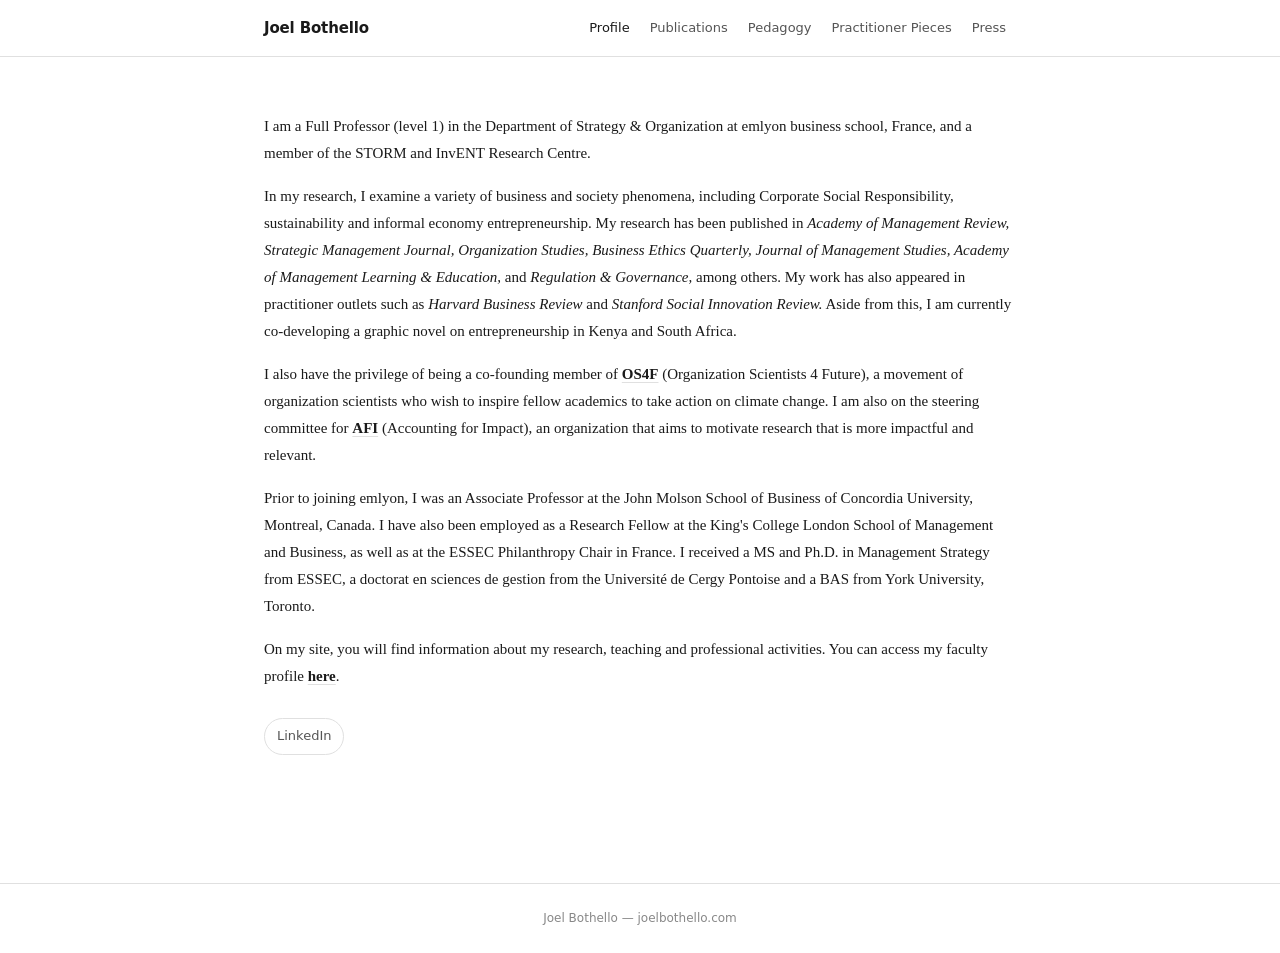
==== index.html @ acde59c3 "Update index.html" ====
<!DOCTYPE html>
<html lang="en">
<head>
  <meta charset="UTF-8">
  <meta name="viewport" content="width=device-width, initial-scale=1.0">
  <title>Joel Bothello</title>
  <link rel="stylesheet" href="style.css">
</head>
<body>

  <header class="site-header">
    <div class="header-inner">
      <a href="index.html" class="site-name">Joel Bothello</a>
      <nav>
        <a href="index.html" class="active">Profile</a>
        <a href="publications.html">Publications</a>
        <a href="pedagogy.html">Pedagogy</a>
        <a href="practitioner-pieces.html">Practitioner Pieces</a>
        <a href="press.html">Press</a>
      </nav>
    </div>
  </header>

  <main class="main-content">

    <div class="profile-intro">
      <p>I am a Full Professor (level 1) in the Department of Strategy & Organization at emlyon business school, France, and a member of the STORM and InvENT Research Centre.</p>

      <p>In my research, I examine a variety of business and society phenomena, including Corporate Social Responsibility, sustainability and informal economy entrepreneurship. My research has been published in <em>Academy of Management Review, Strategic Management Journal, Organization Studies, Business Ethics Quarterly, Journal of Management Studies, Academy of Management Learning &amp; Education,</em> and <em>Regulation &amp; Governance,</em> among others. My work has also appeared in practitioner outlets such as <em>Harvard Business Review</em> and <em>Stanford Social Innovation Review.</em> Aside from this, I am currently co-developing a graphic novel on entrepreneurship in Kenya and South Africa.</p>

      <p>I also have the privilege of being a co-founding member of <a href="https://os4future.org/" target="_blank" rel="noopener"><strong>OS4F</strong></a> (Organization Scientists 4 Future), a movement of organization scientists who wish to inspire fellow academics to take action on climate change. I am also on the steering committee for <a href="https://www.accountingforimpact.org/" target="_blank" rel="noopener"><strong>AFI</strong></a> (Accounting for Impact), an organization that aims to motivate research that is more impactful and relevant.</p>

      <p>Prior to joining emlyon, I was an Associate Professor at the John Molson School of Business of Concordia University, Montreal, Canada. I have also been employed as a Research Fellow at the King's College London School of Management and Business, as well as at the ESSEC Philanthropy Chair in France. I received a MS and Ph.D. in Management Strategy from ESSEC, a doctorat en sciences de gestion from the Université de Cergy Pontoise and a BAS from York University, Toronto.</p>

      <p>On my site, you will find information about my research, teaching and professional activities. You can access my faculty profile <a href="https://research.em-lyon.com/esploro/profile/joel_bothello/overview?institution=33EML_INST" target="_blank" rel="noopener"><strong>here</strong></a>.</p>

      <div class="social-links">
        <a href="https://www.linkedin.com/in/joel-bothello/" target="_blank" rel="noopener" class="social-link">LinkedIn</a>
      </div>

    </div>

  </main>

  <footer class="site-footer">
    <p>Joel Bothello &mdash; joelbothello.com</p>
  </footer>

  <script data-goatcounter="https://joelbothello.goatcounter.com/count" async src="//gc.zgo.at/count.js"></script>
</body>
</html>
---- style.css ----
/* Joel Bothello — Academic Website */

*, *::before, *::after {
  box-sizing: border-box;
  margin: 0;
  padding: 0;
}

:root {
  --text: #1a1a1a;
  --text-secondary: #555;
  --text-light: #888;
  --link: #1a1a1a;
  --link-hover: #444;
  --border: #e0e0e0;
  --bg: #ffffff;
  --nav-height: 56px;
}

html {
  font-size: 16px;
  -webkit-font-smoothing: antialiased;
}

body {
  background: var(--bg);
  color: var(--text);
  font-family: Georgia, 'Times New Roman', serif;
  line-height: 1.75;
}

/* ─── Layout ─── */

.site-header {
  border-bottom: 1px solid var(--border);
  position: sticky;
  top: 0;
  background: var(--bg);
  z-index: 100;
}

.header-inner {
  max-width: 800px;
  margin: 0 auto;
  padding: 0 24px;
  height: var(--nav-height);
  display: flex;
  align-items: center;
  justify-content: space-between;
  gap: 24px;
}

.site-name {
  font-family: system-ui, -apple-system, sans-serif;
  font-size: 15px;
  font-weight: 600;
  letter-spacing: -0.01em;
  color: var(--text);
  text-decoration: none;
  white-space: nowrap;
  flex-shrink: 0;
}

nav {
  display: flex;
  gap: 0;
  align-items: center;
}

nav a {
  font-family: system-ui, -apple-system, sans-serif;
  font-size: 13px;
  font-weight: 400;
  color: var(--text-secondary);
  text-decoration: none;
  padding: 6px 10px;
  border-radius: 4px;
  transition: color 0.15s, background 0.15s;
  white-space: nowrap;
}

nav a:hover {
  color: var(--text);
  background: #f4f4f4;
}

nav a.active {
  color: var(--text);
  font-weight: 500;
}

.main-content {
  max-width: 800px;
  margin: 0 auto;
  padding: 56px 24px 96px;
}

/* ─── Typography ─── */

h1 {
  font-family: system-ui, -apple-system, sans-serif;
  font-size: 22px;
  font-weight: 600;
  letter-spacing: -0.02em;
  margin-bottom: 32px;
  color: var(--text);
}

h2 {
  font-family: system-ui, -apple-system, sans-serif;
  font-size: 13px;
  font-weight: 600;
  letter-spacing: 0.06em;
  text-transform: uppercase;
  color: var(--text-light);
  margin-top: 48px;
  margin-bottom: 20px;
  padding-bottom: 8px;
  border-bottom: 1px solid var(--border);
}

h2:first-child {
  margin-top: 0;
}

p {
  font-size: 15px;
  line-height: 1.8;
  color: var(--text);
  margin-bottom: 16px;
}

p:last-child {
  margin-bottom: 0;
}

a {
  color: var(--link);
  text-decoration: underline;
  text-decoration-color: var(--border);
  text-underline-offset: 3px;
  transition: text-decoration-color 0.15s;
}

a:hover {
  text-decoration-color: var(--text);
}

strong {
  font-weight: 600;
}

em {
  font-style: italic;
}

/* ─── Publication list ─── */

.pub-list {
  list-style: none;
}

.pub-list li {
  font-size: 15px;
  line-height: 1.8;
  padding: 12px 0;
  border-bottom: 1px solid #f0f0f0;
  color: var(--text);
}

.pub-list li:last-child {
  border-bottom: none;
}

.pub-list li em {
  color: var(--text-secondary);
}

/* ─── Press list ─── */

.press-list {
  list-style: none;
}

.press-list li {
  padding: 14px 0;
  border-bottom: 1px solid #f0f0f0;
}

.press-list li:last-child {
  border-bottom: none;
}

.press-title {
  font-size: 15px;
  font-weight: 400;
  margin-bottom: 3px;
  display: block;
}

.press-meta {
  font-family: system-ui, -apple-system, sans-serif;
  font-size: 13px;
  color: var(--text-light);
  font-style: normal;
}

/* ─── Pedagogy table ─── */

.course-grid {
  width: 100%;
  border-collapse: collapse;
}

.course-grid td {
  padding: 10px 0;
  font-size: 15px;
  vertical-align: top;
  border-bottom: 1px solid #f0f0f0;
}

.course-grid td:first-child {
  font-family: system-ui, -apple-system, sans-serif;
  font-size: 13px;
  color: var(--text-light);
  font-weight: 500;
  width: 110px;
  padding-right: 20px;
}

.course-grid tr:last-child td {
  border-bottom: none;
}

/* ─── Profile specifics ─── */

.profile-intro {
  margin-bottom: 32px;
}

.social-links {
  display: flex;
  gap: 12px;
  margin-top: 28px;
}

.social-link {
  font-family: system-ui, -apple-system, sans-serif;
  font-size: 13px;
  font-weight: 500;
  color: var(--text-secondary);
  text-decoration: none;
  border: 1px solid var(--border);
  padding: 6px 12px;
  border-radius: 20px;
  transition: border-color 0.15s, color 0.15s;
}

.social-link:hover {
  border-color: var(--text-secondary);
  color: var(--text);
  text-decoration: none;
  text-decoration-color: transparent;
}

.updated {
  font-family: system-ui, -apple-system, sans-serif;
  font-size: 12px;
  color: var(--text-light);
  margin-top: 24px;
}

/* ─── Footer ─── */

.site-footer {
  border-top: 1px solid var(--border);
  padding: 24px;
  text-align: center;
}

.site-footer p {
  font-family: system-ui, -apple-system, sans-serif;
  font-size: 12px;
  color: var(--text-light);
  margin: 0;
}

/* ─── Responsive ─── */

@media (max-width: 600px) {
  .header-inner {
    flex-direction: column;
    height: auto;
    padding: 12px 16px;
    gap: 8px;
    align-items: flex-start;
  }

  nav {
    flex-wrap: wrap;
    gap: 2px;
  }

  nav a {
    font-size: 12px;
    padding: 4px 8px;
  }

  .main-content {
    padding: 32px 16px 64px;
  }

  h1 {
    font-size: 19px;
  }
}
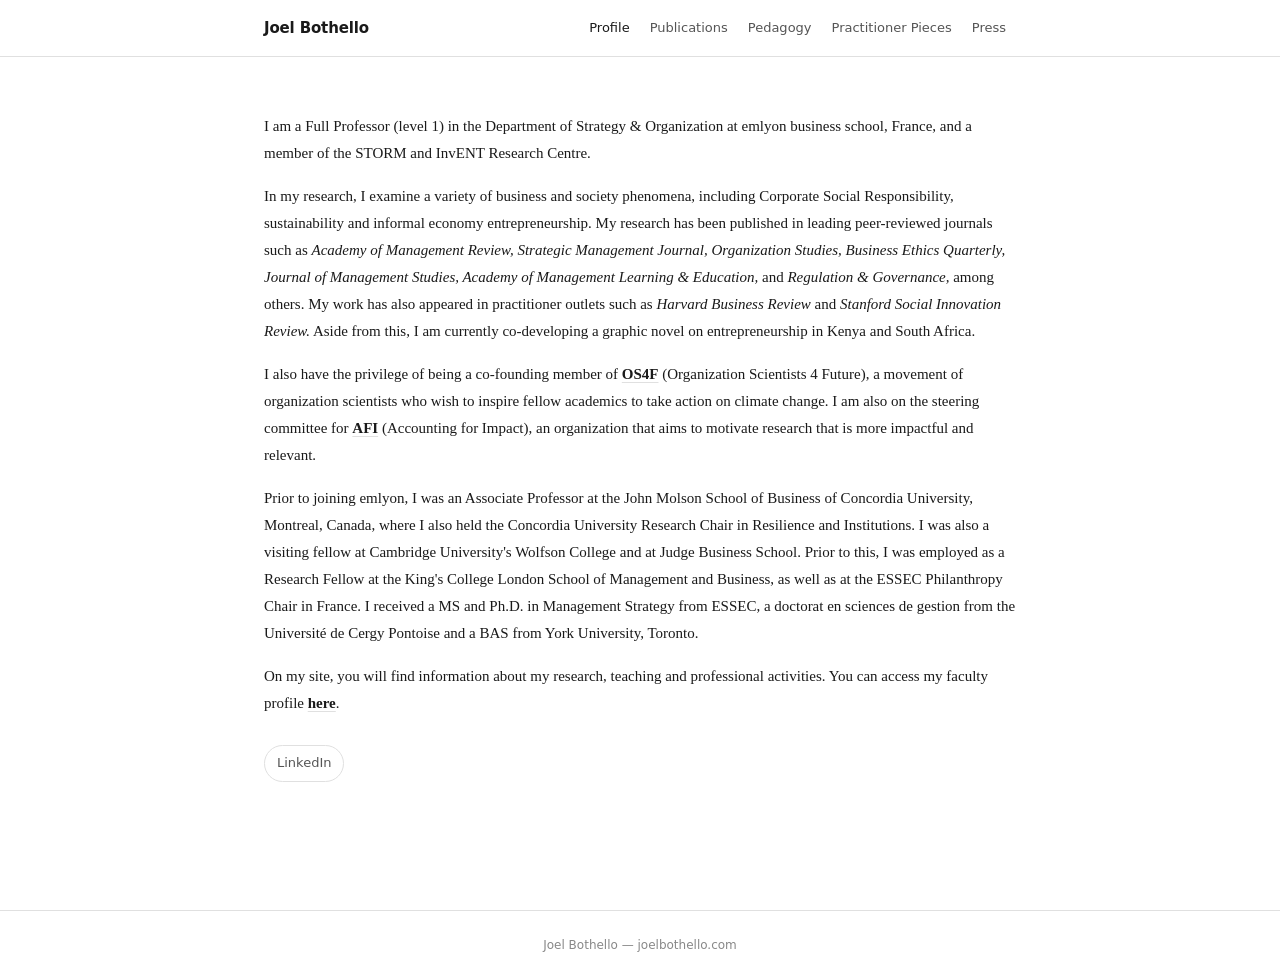
==== commit 0faaee76: "Update index.html" ====
--- a/index.html
+++ b/index.html
@@ -26,11 +26,11 @@
     <div class="profile-intro">
       <p>I am a Full Professor (level 1) in the Department of Strategy & Organization at emlyon business school, France, and a member of the STORM and InvENT Research Centre.</p>
 
-      <p>In my research, I examine a variety of business and society phenomena, including Corporate Social Responsibility, sustainability and informal economy entrepreneurship. My research has been published in <em>Academy of Management Review, Strategic Management Journal, Organization Studies, Business Ethics Quarterly, Journal of Management Studies, Academy of Management Learning &amp; Education,</em> and <em>Regulation &amp; Governance,</em> among others. My work has also appeared in practitioner outlets such as <em>Harvard Business Review</em> and <em>Stanford Social Innovation Review.</em> Aside from this, I am currently co-developing a graphic novel on entrepreneurship in Kenya and South Africa.</p>
+      <p>In my research, I examine a variety of business and society phenomena, including Corporate Social Responsibility, sustainability and informal economy entrepreneurship. My research has been published in leading peer-reviewed journals such as <em>Academy of Management Review, Strategic Management Journal, Organization Studies, Business Ethics Quarterly, Journal of Management Studies, Academy of Management Learning &amp; Education,</em> and <em>Regulation &amp; Governance,</em> among others. My work has also appeared in practitioner outlets such as <em>Harvard Business Review</em> and <em>Stanford Social Innovation Review.</em> Aside from this, I am currently co-developing a graphic novel on entrepreneurship in Kenya and South Africa.</p>
 
       <p>I also have the privilege of being a co-founding member of <a href="https://os4future.org/" target="_blank" rel="noopener"><strong>OS4F</strong></a> (Organization Scientists 4 Future), a movement of organization scientists who wish to inspire fellow academics to take action on climate change. I am also on the steering committee for <a href="https://www.accountingforimpact.org/" target="_blank" rel="noopener"><strong>AFI</strong></a> (Accounting for Impact), an organization that aims to motivate research that is more impactful and relevant.</p>
 
-      <p>Prior to joining emlyon, I was an Associate Professor at the John Molson School of Business of Concordia University, Montreal, Canada. I have also been employed as a Research Fellow at the King's College London School of Management and Business, as well as at the ESSEC Philanthropy Chair in France. I received a MS and Ph.D. in Management Strategy from ESSEC, a doctorat en sciences de gestion from the Université de Cergy Pontoise and a BAS from York University, Toronto.</p>
+      <p>Prior to joining emlyon, I was an Associate Professor at the John Molson School of Business of Concordia University, Montreal, Canada, where I also held the Concordia University Research Chair in Resilience and Institutions. I was also a visiting fellow at Cambridge University's Wolfson College and at Judge Business School. Prior to this, I was employed as a Research Fellow at the King's College London School of Management and Business, as well as at the ESSEC Philanthropy Chair in France. I received a MS and Ph.D. in Management Strategy from ESSEC, a doctorat en sciences de gestion from the Université de Cergy Pontoise and a BAS from York University, Toronto.</p>
 
       <p>On my site, you will find information about my research, teaching and professional activities. You can access my faculty profile <a href="https://research.em-lyon.com/esploro/profile/joel_bothello/overview?institution=33EML_INST" target="_blank" rel="noopener"><strong>here</strong></a>.</p>
 
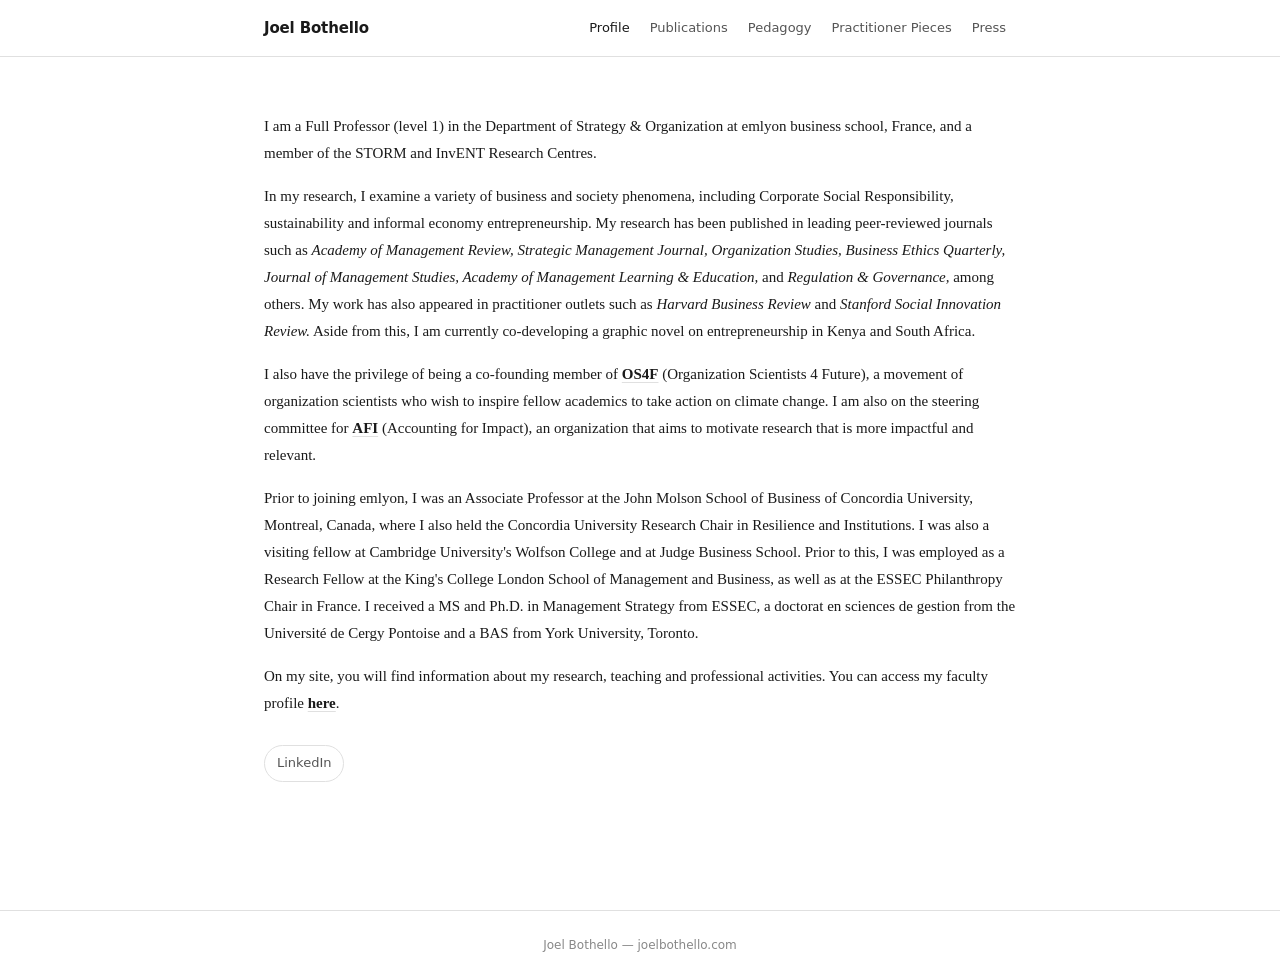
==== commit 5227c620: "Update index.html" ====
--- a/index.html
+++ b/index.html
@@ -24,11 +24,11 @@
   <main class="main-content">
 
     <div class="profile-intro">
-      <p>I am a Full Professor (level 1) in the Department of Strategy & Organization at emlyon business school, France, and a member of the STORM and InvENT Research Centre.</p>
+      <p>I am a Full Professor (level 1) in the Department of Strategy & Organization at emlyon business school, France, and a member of the STORM and InvENT Research Centres.</p>
 
       <p>In my research, I examine a variety of business and society phenomena, including Corporate Social Responsibility, sustainability and informal economy entrepreneurship. My research has been published in leading peer-reviewed journals such as <em>Academy of Management Review, Strategic Management Journal, Organization Studies, Business Ethics Quarterly, Journal of Management Studies, Academy of Management Learning &amp; Education,</em> and <em>Regulation &amp; Governance,</em> among others. My work has also appeared in practitioner outlets such as <em>Harvard Business Review</em> and <em>Stanford Social Innovation Review.</em> Aside from this, I am currently co-developing a graphic novel on entrepreneurship in Kenya and South Africa.</p>
 
-      <p>I also have the privilege of being a co-founding member of <a href="https://os4future.org/" target="_blank" rel="noopener"><strong>OS4F</strong></a> (Organization Scientists 4 Future), a movement of organization scientists who wish to inspire fellow academics to take action on climate change. I am also on the steering committee for <a href="https://www.accountingforimpact.org/" target="_blank" rel="noopener"><strong>AFI</strong></a> (Accounting for Impact), an organization that aims to motivate research that is more impactful and relevant.</p>
+      <p>I also have the privilege of being a co-founding member of <a href="https://os4future.wordpress.com/" target="_blank" rel="noopener"><strong>OS4F</strong></a> (Organization Scientists 4 Future), a movement of organization scientists who wish to inspire fellow academics to take action on climate change. I am also on the steering committee for <a href="https://www.accountingforimpact.org/" target="_blank" rel="noopener"><strong>AFI</strong></a> (Accounting for Impact), an organization that aims to motivate research that is more impactful and relevant.</p>
 
       <p>Prior to joining emlyon, I was an Associate Professor at the John Molson School of Business of Concordia University, Montreal, Canada, where I also held the Concordia University Research Chair in Resilience and Institutions. I was also a visiting fellow at Cambridge University's Wolfson College and at Judge Business School. Prior to this, I was employed as a Research Fellow at the King's College London School of Management and Business, as well as at the ESSEC Philanthropy Chair in France. I received a MS and Ph.D. in Management Strategy from ESSEC, a doctorat en sciences de gestion from the Université de Cergy Pontoise and a BAS from York University, Toronto.</p>
 
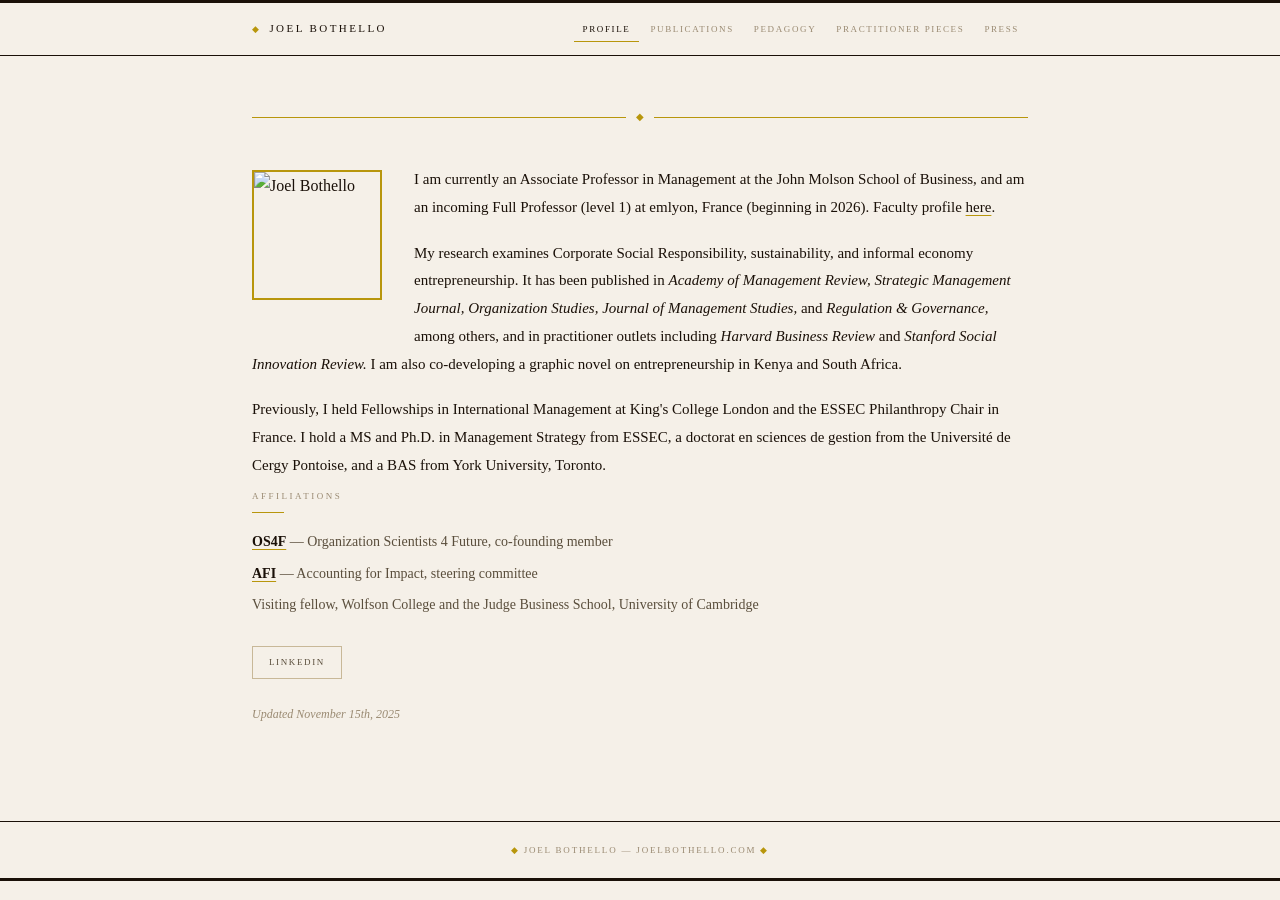
==== commit 07932457: "Add files via upload" ====
--- a/index.html
+++ b/index.html
@@ -22,23 +22,32 @@
   </header>
 
   <main class="main-content">
+    <div class="deco-rule"><span>◆</span></div>
 
     <div class="profile-intro">
-      <p>I am a Full Professor (level 1) in the Department of Strategy & Organization at emlyon business school, France, and a member of the STORM and InvENT Research Centres.</p>
+      <img src="JB headshot.jpg" alt="Joel Bothello" class="profile-photo">
 
-      <p>In my research, I examine a variety of business and society phenomena, including Corporate Social Responsibility, sustainability and informal economy entrepreneurship. My research has been published in leading peer-reviewed journals such as <em>Academy of Management Review, Strategic Management Journal, Organization Studies, Business Ethics Quarterly, Journal of Management Studies, Academy of Management Learning &amp; Education,</em> and <em>Regulation &amp; Governance,</em> among others. My work has also appeared in practitioner outlets such as <em>Harvard Business Review</em> and <em>Stanford Social Innovation Review.</em> Aside from this, I am currently co-developing a graphic novel on entrepreneurship in Kenya and South Africa.</p>
+      <p>I am currently an Associate Professor in Management at the John Molson School of Business, and am an incoming Full Professor (level 1) at emlyon, France (beginning in 2026). Faculty profile <a href="https://www.concordia.ca/jmsb/faculty/joel-bothello.html" target="_blank" rel="noopener">here</a>.</p>
 
-      <p>I also have the privilege of being a co-founding member of <a href="https://os4future.wordpress.com/" target="_blank" rel="noopener"><strong>OS4F</strong></a> (Organization Scientists 4 Future), a movement of organization scientists who wish to inspire fellow academics to take action on climate change. I am also on the steering committee for <a href="https://www.accountingforimpact.org/" target="_blank" rel="noopener"><strong>AFI</strong></a> (Accounting for Impact), an organization that aims to motivate research that is more impactful and relevant.</p>
+      <p>My research examines Corporate Social Responsibility, sustainability, and informal economy entrepreneurship. It has been published in <em>Academy of Management Review, Strategic Management Journal, Organization Studies, Journal of Management Studies,</em> and <em>Regulation &amp; Governance,</em> among others, and in practitioner outlets including <em>Harvard Business Review</em> and <em>Stanford Social Innovation Review.</em> I am also co-developing a graphic novel on entrepreneurship in Kenya and South Africa.</p>
 
-      <p>Prior to joining emlyon, I was an Associate Professor at the John Molson School of Business of Concordia University, Montreal, Canada, where I also held the Concordia University Research Chair in Resilience and Institutions. I was also a visiting fellow at Cambridge University's Wolfson College and at Judge Business School. Prior to this, I was employed as a Research Fellow at the King's College London School of Management and Business, as well as at the ESSEC Philanthropy Chair in France. I received a MS and Ph.D. in Management Strategy from ESSEC, a doctorat en sciences de gestion from the Université de Cergy Pontoise and a BAS from York University, Toronto.</p>
+      <p>Previously, I held Fellowships in International Management at King's College London and the ESSEC Philanthropy Chair in France. I hold a MS and Ph.D. in Management Strategy from ESSEC, a doctorat en sciences de gestion from the Université de Cergy Pontoise, and a BAS from York University, Toronto.</p>
+    </div>
 
-      <p>On my site, you will find information about my research, teaching and professional activities. You can access my faculty profile <a href="https://research.em-lyon.com/esploro/profile/joel_bothello/overview?institution=33EML_INST" target="_blank" rel="noopener"><strong>here</strong></a>.</p>
+    <div style="clear:both;"></div>
 
-      <div class="social-links">
-        <a href="https://www.linkedin.com/in/joel-bothello/" target="_blank" rel="noopener" class="social-link">LinkedIn</a>
-      </div>
+    <div class="affiliations">
+      <h2>Affiliations</h2>
+      <p><a href="https://os4future.org/" target="_blank" rel="noopener"><strong>OS4F</strong></a> — Organization Scientists 4 Future, co-founding member</p>
+      <p><a href="https://www.accountingforimpact.org/" target="_blank" rel="noopener"><strong>AFI</strong></a> — Accounting for Impact, steering committee</p>
+      <p>Visiting fellow, Wolfson College and the Judge Business School, University of Cambridge</p>
+    </div>
 
+    <div class="social-links">
+      <a href="https://www.linkedin.com/in/joel-bothello/" target="_blank" rel="noopener" class="social-link">LinkedIn</a>
     </div>
+
+    <p class="updated">Updated November 15th, 2025</p>
 
   </main>
 
@@ -46,6 +55,6 @@
     <p>Joel Bothello &mdash; joelbothello.com</p>
   </footer>
 
-  <script data-goatcounter="https://joelbothello.goatcounter.com/count" async src="//gc.zgo.at/count.js"></script>
+  <script defer src="https://cloud.umami.is/script.js" data-website-id="33643ace-ae6c-4e47-b12d-972b50fd4af2"></script>
 </body>
 </html>
--- a/style.css
+++ b/style.css
@@ -7,14 +7,14 @@
 }
 
 :root {
-  --text: #1a1a1a;
-  --text-secondary: #555;
-  --text-light: #888;
-  --link: #1a1a1a;
-  --link-hover: #444;
-  --border: #e0e0e0;
-  --bg: #ffffff;
-  --nav-height: 56px;
+  --bg: #f5f0e8;
+  --text: #1a1008;
+  --text-secondary: #5a4e3c;
+  --text-light: #9a8a72;
+  --gold: #b8960c;
+  --border-heavy: #1a1008;
+  --border-light: #c8b898;
+  --nav-height: 52px;
 }
 
 html {
@@ -26,13 +26,14 @@
   background: var(--bg);
   color: var(--text);
   font-family: Georgia, 'Times New Roman', serif;
-  line-height: 1.75;
-}
-
-/* ─── Layout ─── */
+  line-height: 1.8;
+}
+
+/* ─── Header ─── */
 
 .site-header {
-  border-bottom: 1px solid var(--border);
+  border-top: 3px solid var(--border-heavy);
+  border-bottom: 1px solid var(--border-heavy);
   position: sticky;
   top: 0;
   background: var(--bg);
@@ -40,9 +41,9 @@
 }
 
 .header-inner {
-  max-width: 800px;
+  max-width: 840px;
   margin: 0 auto;
-  padding: 0 24px;
+  padding: 0 32px;
   height: var(--nav-height);
   display: flex;
   align-items: center;
@@ -51,83 +52,119 @@
 }
 
 .site-name {
-  font-family: system-ui, -apple-system, sans-serif;
-  font-size: 15px;
-  font-weight: 600;
-  letter-spacing: -0.01em;
+  font-family: Georgia, serif;
+  font-size: 11px;
+  font-weight: normal;
+  letter-spacing: 0.22em;
+  text-transform: uppercase;
   color: var(--text);
   text-decoration: none;
   white-space: nowrap;
   flex-shrink: 0;
+  display: flex;
+  align-items: center;
+  gap: 8px;
+}
+
+.site-name::before {
+  content: '◆';
+  color: var(--gold);
+  font-size: 9px;
+  flex-shrink: 0;
 }
 
 nav {
   display: flex;
-  gap: 0;
   align-items: center;
+  gap: 2px;
 }
 
 nav a {
-  font-family: system-ui, -apple-system, sans-serif;
-  font-size: 13px;
-  font-weight: 400;
-  color: var(--text-secondary);
+  font-family: Georgia, serif;
+  font-size: 9px;
+  letter-spacing: 0.18em;
+  text-transform: uppercase;
+  color: var(--text-light);
   text-decoration: none;
-  padding: 6px 10px;
-  border-radius: 4px;
-  transition: color 0.15s, background 0.15s;
-  white-space: nowrap;
+  padding: 5px 9px;
+  transition: color 0.15s;
 }
 
 nav a:hover {
   color: var(--text);
-  background: #f4f4f4;
 }
 
 nav a.active {
   color: var(--text);
-  font-weight: 500;
-}
+  border-bottom: 1px solid var(--gold);
+  padding-bottom: 4px;
+}
+
+/* ─── Decorative rule ─── */
+
+.deco-rule {
+  display: flex;
+  align-items: center;
+  gap: 10px;
+  margin-bottom: 40px;
+}
+
+.deco-rule::before,
+.deco-rule::after {
+  content: '';
+  flex: 1;
+  height: 1px;
+  background: var(--gold);
+}
+
+.deco-rule span {
+  color: var(--gold);
+  font-size: 10px;
+}
+
+/* ─── Main layout ─── */
 
 .main-content {
-  max-width: 800px;
+  max-width: 840px;
   margin: 0 auto;
-  padding: 56px 24px 96px;
+  padding: 52px 32px 96px;
 }
 
 /* ─── Typography ─── */
 
-h1 {
-  font-family: system-ui, -apple-system, sans-serif;
-  font-size: 22px;
-  font-weight: 600;
-  letter-spacing: -0.02em;
-  margin-bottom: 32px;
-  color: var(--text);
-}
-
 h2 {
-  font-family: system-ui, -apple-system, sans-serif;
-  font-size: 13px;
-  font-weight: 600;
-  letter-spacing: 0.06em;
+  font-family: Georgia, serif;
+  font-size: 9px;
+  font-weight: normal;
+  letter-spacing: 0.28em;
   text-transform: uppercase;
   color: var(--text-light);
-  margin-top: 48px;
-  margin-bottom: 20px;
-  padding-bottom: 8px;
-  border-bottom: 1px solid var(--border);
+  margin-top: 52px;
+  margin-bottom: 6px;
+  padding-bottom: 0;
+  text-align: left;
 }
 
 h2:first-child {
   margin-top: 0;
 }
 
+/* gold line under each section heading */
+h2::after {
+  content: '';
+  display: block;
+  width: 32px;
+  height: 1px;
+  background: var(--gold);
+  margin-top: 8px;
+  margin-bottom: 16px;
+}
+
 p {
   font-size: 15px;
-  line-height: 1.8;
-  color: var(--text);
-  margin-bottom: 16px;
+  line-height: 1.85;
+  color: var(--text);
+  margin-bottom: 18px;
 }
 
 p:last-child {
@@ -135,19 +172,20 @@
 }
 
 a {
-  color: var(--link);
+  color: var(--text);
   text-decoration: underline;
-  text-decoration-color: var(--border);
+  text-decoration-color: var(--gold);
   text-underline-offset: 3px;
-  transition: text-decoration-color 0.15s;
+  transition: text-decoration-color 0.15s, color 0.15s;
 }
 
 a:hover {
-  text-decoration-color: var(--text);
+  color: var(--text-secondary);
+  text-decoration-color: var(--text-secondary);
 }
 
 strong {
-  font-weight: 600;
+  font-weight: bold;
 }
 
 em {
@@ -162,10 +200,20 @@
 
 .pub-list li {
   font-size: 15px;
-  line-height: 1.8;
-  padding: 12px 0;
-  border-bottom: 1px solid #f0f0f0;
-  color: var(--text);
+  line-height: 1.85;
+  padding: 14px 0 14px 16px;
+  border-bottom: 1px solid var(--border-light);
+  color: var(--text);
+  position: relative;
+}
+
+.pub-list li::before {
+  content: '◆';
+  position: absolute;
+  left: 0;
+  top: 18px;
+  font-size: 6px;
+  color: var(--gold);
 }
 
 .pub-list li:last-child {
@@ -183,8 +231,18 @@
 }
 
 .press-list li {
-  padding: 14px 0;
-  border-bottom: 1px solid #f0f0f0;
+  padding: 14px 0 14px 16px;
+  border-bottom: 1px solid var(--border-light);
+  position: relative;
+}
+
+.press-list li::before {
+  content: '◆';
+  position: absolute;
+  left: 0;
+  top: 18px;
+  font-size: 6px;
+  color: var(--gold);
 }
 
 .press-list li:last-child {
@@ -193,16 +251,17 @@
 
 .press-title {
   font-size: 15px;
-  font-weight: 400;
-  margin-bottom: 3px;
+  margin-bottom: 4px;
   display: block;
 }
 
 .press-meta {
-  font-family: system-ui, -apple-system, sans-serif;
-  font-size: 13px;
+  font-size: 12px;
+  letter-spacing: 0.08em;
+  text-transform: uppercase;
   color: var(--text-light);
   font-style: normal;
+  font-family: Georgia, serif;
 }
 
 /* ─── Pedagogy table ─── */
@@ -213,59 +272,86 @@
 }
 
 .course-grid td {
-  padding: 10px 0;
+  padding: 12px 0;
   font-size: 15px;
   vertical-align: top;
-  border-bottom: 1px solid #f0f0f0;
+  border-bottom: 1px solid var(--border-light);
 }
 
 .course-grid td:first-child {
-  font-family: system-ui, -apple-system, sans-serif;
-  font-size: 13px;
-  color: var(--text-light);
-  font-weight: 500;
+  font-family: Georgia, serif;
+  font-size: 11px;
+  letter-spacing: 0.1em;
+  color: var(--gold);
   width: 110px;
   padding-right: 20px;
+  padding-top: 15px;
 }
 
 .course-grid tr:last-child td {
   border-bottom: none;
 }
 
+/* ─── Profile photo ─── */
+
+.profile-photo {
+  float: left;
+  width: 130px;
+  height: 130px;
+  object-fit: cover;
+  object-position: center top;
+  border: 2px solid var(--gold);
+  margin: 4px 32px 24px 0;
+  display: block;
+}
+
+/* ─── Affiliations ─── */
+
+.affiliations {
+  margin-top: 8px;
+}
+
+.affiliations p {
+  font-size: 14px;
+  margin-bottom: 6px;
+  color: var(--text-secondary);
+}
+
+.affiliations p:last-child {
+  margin-bottom: 0;
+}
+
 /* ─── Profile specifics ─── */
-
-.profile-intro {
-  margin-bottom: 32px;
-}
 
 .social-links {
   display: flex;
-  gap: 12px;
+  gap: 10px;
   margin-top: 28px;
 }
 
 .social-link {
-  font-family: system-ui, -apple-system, sans-serif;
-  font-size: 13px;
-  font-weight: 500;
+  font-family: Georgia, serif;
+  font-size: 9px;
+  letter-spacing: 0.18em;
+  text-transform: uppercase;
   color: var(--text-secondary);
   text-decoration: none;
-  border: 1px solid var(--border);
-  padding: 6px 12px;
-  border-radius: 20px;
+  border: 1px solid var(--border-light);
+  padding: 7px 16px;
   transition: border-color 0.15s, color 0.15s;
 }
 
 .social-link:hover {
-  border-color: var(--text-secondary);
+  border-color: var(--gold);
   color: var(--text);
   text-decoration: none;
   text-decoration-color: transparent;
 }
 
 .updated {
-  font-family: system-ui, -apple-system, sans-serif;
+  font-family: Georgia, serif;
   font-size: 12px;
+  font-style: italic;
   color: var(--text-light);
   margin-top: 24px;
 }
@@ -273,16 +359,29 @@
 /* ─── Footer ─── */
 
 .site-footer {
-  border-top: 1px solid var(--border);
-  padding: 24px;
+  border-top: 1px solid var(--border-heavy);
+  border-bottom: 3px solid var(--border-heavy);
+  padding: 20px 32px;
   text-align: center;
 }
 
 .site-footer p {
-  font-family: system-ui, -apple-system, sans-serif;
-  font-size: 12px;
+  font-family: Georgia, serif;
+  font-size: 9px;
+  letter-spacing: 0.2em;
+  text-transform: uppercase;
   color: var(--text-light);
   margin: 0;
+}
+
+.site-footer p::before {
+  content: '◆  ';
+  color: var(--gold);
+}
+
+.site-footer p::after {
+  content: '  ◆';
+  color: var(--gold);
 }
 
 /* ─── Responsive ─── */
@@ -292,25 +391,20 @@
     flex-direction: column;
     height: auto;
     padding: 12px 16px;
-    gap: 8px;
+    gap: 10px;
     align-items: flex-start;
   }
 
   nav {
     flex-wrap: wrap;
-    gap: 2px;
   }
 
   nav a {
-    font-size: 12px;
-    padding: 4px 8px;
+    font-size: 8px;
+    padding: 4px 6px;
   }
 
   .main-content {
     padding: 32px 16px 64px;
   }
-
-  h1 {
-    font-size: 19px;
-  }
-}
+}
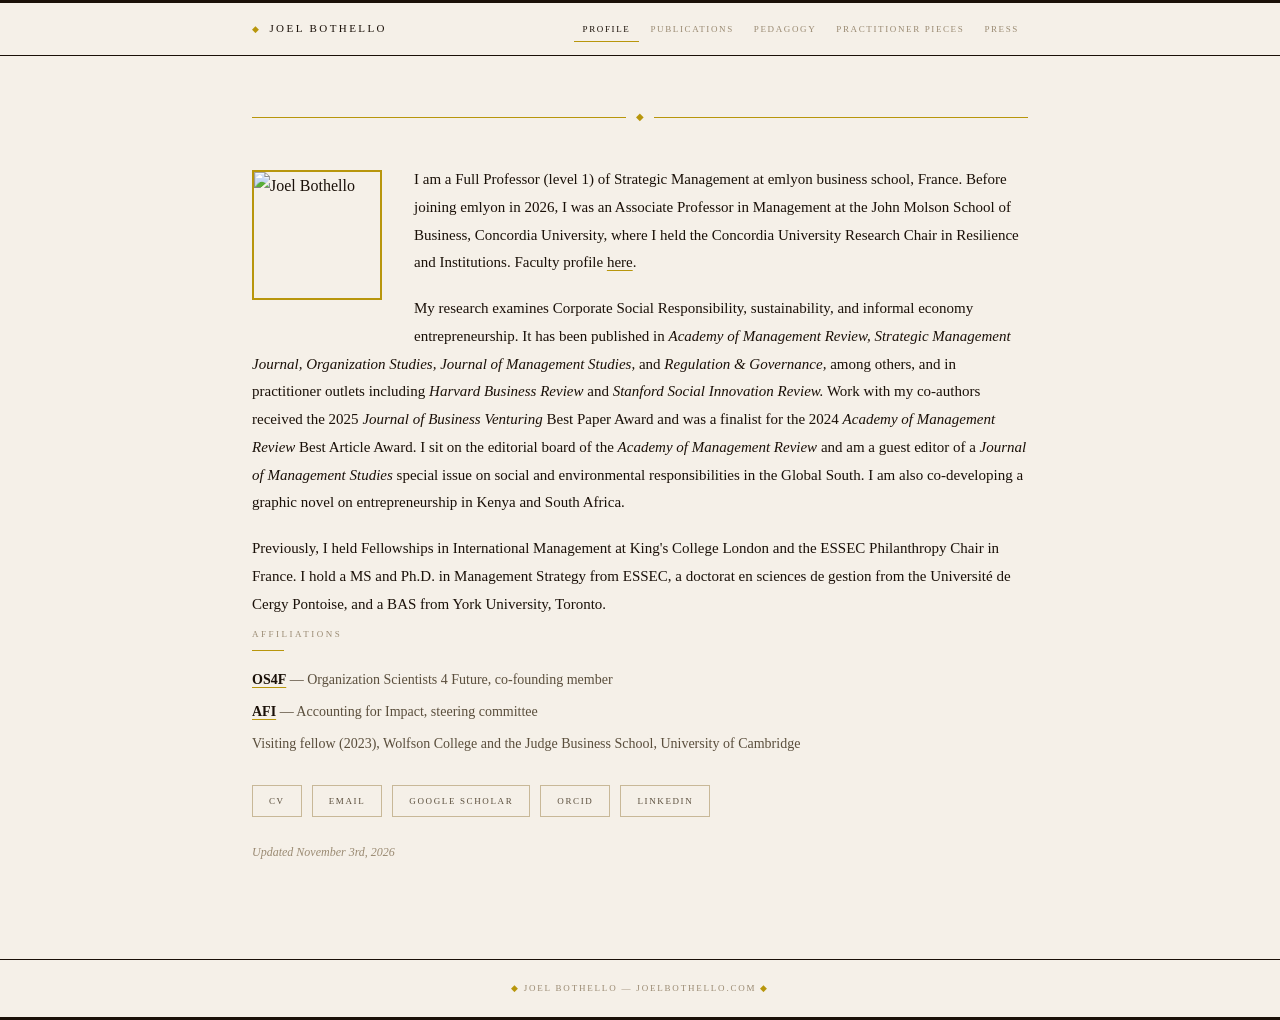
==== commit 6bdfc2d0: "Update site for move to emlyon and correct publication details - Profile: current role at emlyon, em" ====
--- a/index.html
+++ b/index.html
@@ -27,9 +27,9 @@
     <div class="profile-intro">
       <img src="JB headshot.jpg" alt="Joel Bothello" class="profile-photo">
 
-      <p>I am currently an Associate Professor in Management at the John Molson School of Business, and am an incoming Full Professor (level 1) at emlyon, France (beginning in 2026). Faculty profile <a href="https://www.concordia.ca/jmsb/faculty/joel-bothello.html" target="_blank" rel="noopener">here</a>.</p>
+      <p>I am a Full Professor (level 1) of Strategic Management at emlyon business school, France. Before joining emlyon in 2026, I was an Associate Professor in Management at the John Molson School of Business, Concordia University, where I held the Concordia University Research Chair in Resilience and Institutions. Faculty profile <a href="https://research.em-lyon.com/esploro/profile/joel_bothello" target="_blank" rel="noopener">here</a>.</p>
 
-      <p>My research examines Corporate Social Responsibility, sustainability, and informal economy entrepreneurship. It has been published in <em>Academy of Management Review, Strategic Management Journal, Organization Studies, Journal of Management Studies,</em> and <em>Regulation &amp; Governance,</em> among others, and in practitioner outlets including <em>Harvard Business Review</em> and <em>Stanford Social Innovation Review.</em> I am also co-developing a graphic novel on entrepreneurship in Kenya and South Africa.</p>
+      <p>My research examines Corporate Social Responsibility, sustainability, and informal economy entrepreneurship. It has been published in <em>Academy of Management Review, Strategic Management Journal, Organization Studies, Journal of Management Studies,</em> and <em>Regulation &amp; Governance,</em> among others, and in practitioner outlets including <em>Harvard Business Review</em> and <em>Stanford Social Innovation Review.</em> Work with my co-authors received the 2025 <em>Journal of Business Venturing</em> Best Paper Award and was a finalist for the 2024 <em>Academy of Management Review</em> Best Article Award. I sit on the editorial board of the <em>Academy of Management Review</em> and am a guest editor of a <em>Journal of Management Studies</em> special issue on social and environmental responsibilities in the Global South. I am also co-developing a graphic novel on entrepreneurship in Kenya and South Africa.</p>
 
       <p>Previously, I held Fellowships in International Management at King's College London and the ESSEC Philanthropy Chair in France. I hold a MS and Ph.D. in Management Strategy from ESSEC, a doctorat en sciences de gestion from the Université de Cergy Pontoise, and a BAS from York University, Toronto.</p>
     </div>
@@ -40,14 +40,18 @@
       <h2>Affiliations</h2>
       <p><a href="https://os4future.org/" target="_blank" rel="noopener"><strong>OS4F</strong></a> — Organization Scientists 4 Future, co-founding member</p>
       <p><a href="https://www.accountingforimpact.org/" target="_blank" rel="noopener"><strong>AFI</strong></a> — Accounting for Impact, steering committee</p>
-      <p>Visiting fellow, Wolfson College and the Judge Business School, University of Cambridge</p>
+      <p>Visiting fellow (2023), Wolfson College and the Judge Business School, University of Cambridge</p>
     </div>
 
     <div class="social-links">
+      <a href="Bothello_CV.pdf" target="_blank" rel="noopener" class="social-link">CV</a>
+      <a href="mailto:bothello@em-lyon.com" class="social-link">Email</a>
+      <a href="https://scholar.google.com/citations?user=Zd6n5LYAAAAJ" target="_blank" rel="noopener" class="social-link">Google Scholar</a>
+      <a href="https://orcid.org/0000-0002-6571-4958" target="_blank" rel="noopener" class="social-link">ORCID</a>
       <a href="https://www.linkedin.com/in/joel-bothello/" target="_blank" rel="noopener" class="social-link">LinkedIn</a>
     </div>
 
-    <p class="updated">Updated November 15th, 2025</p>
+    <p class="updated">Updated November 3rd, 2026</p>
 
   </main>
 
--- a/style.css
+++ b/style.css
@@ -325,6 +325,7 @@
 
 .social-links {
   display: flex;
+  flex-wrap: wrap;
   gap: 10px;
   margin-top: 28px;
 }
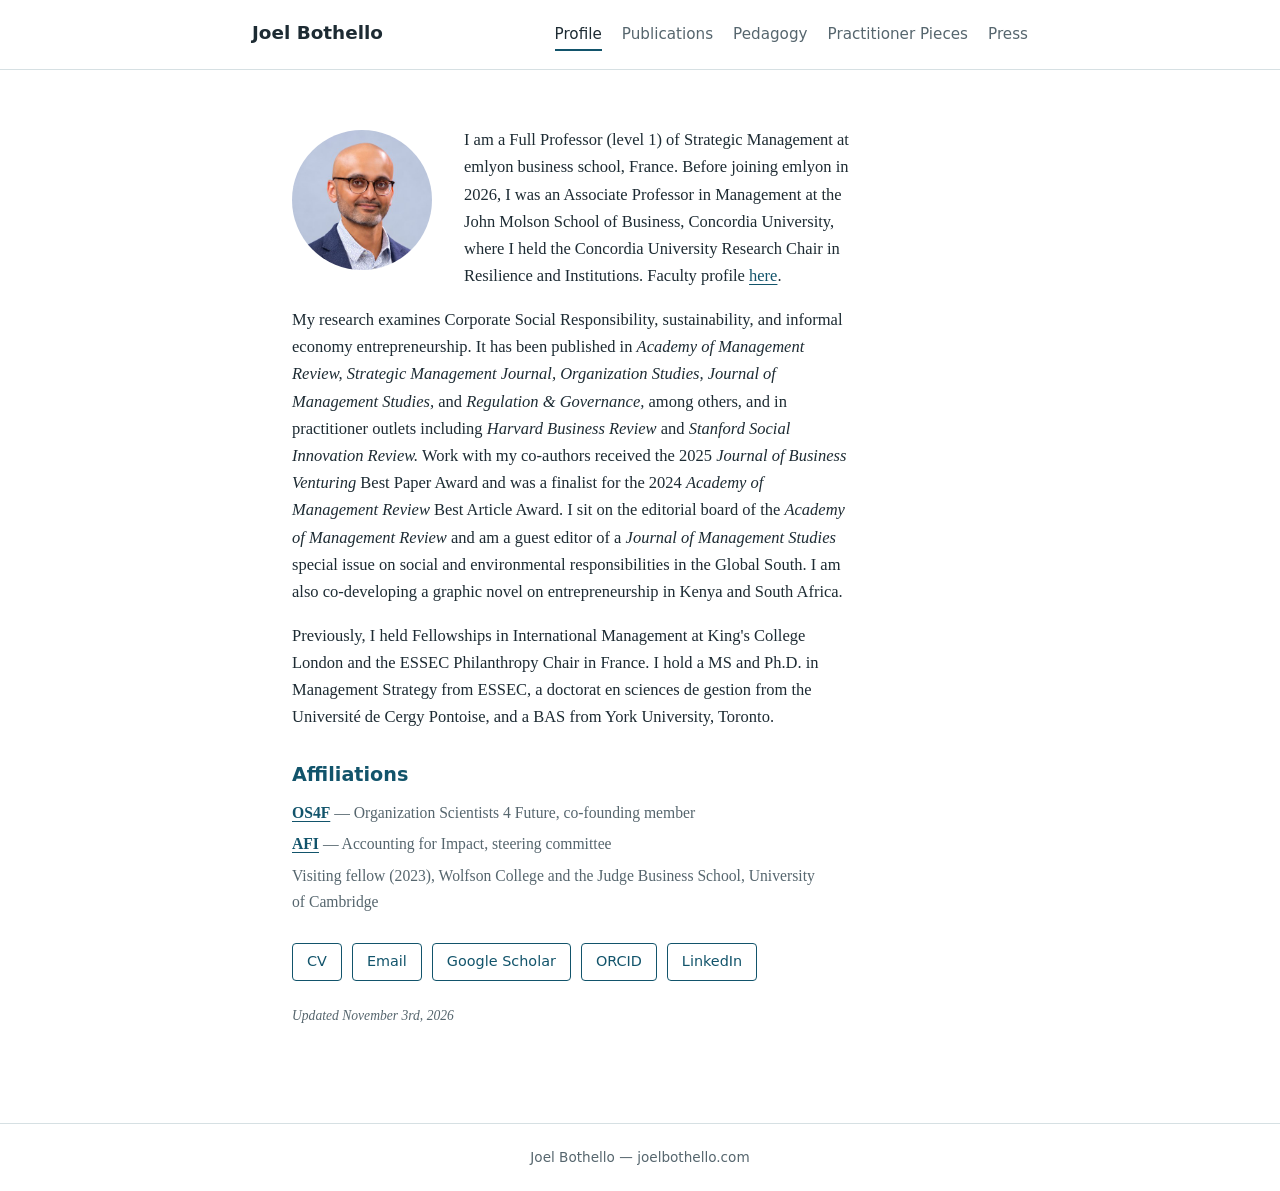
==== commit 50a22202: "Restyle site in the Harbour style - White page with a deep blue-teal accent; replaces the cream and " ====
--- a/index.html
+++ b/index.html
@@ -22,8 +22,6 @@
   </header>
 
   <main class="main-content">
-    <div class="deco-rule"><span>◆</span></div>
-
     <div class="profile-intro">
       <img src="JB headshot.jpg" alt="Joel Bothello" class="profile-photo">
 
--- a/style.css
+++ b/style.css
@@ -1,411 +1,52 @@
-/* Joel Bothello — Academic Website */
+/* Joel Bothello: academic website (Harbour style) */
+/* Fonts: IBM Plex Sans and IBM Plex Serif, SIL Open Font License, self-hosted in /fonts */
+@font-face{font-family:'IBM Plex Sans';font-style:normal;font-weight:400;font-display:swap;src:url('fonts/ibm-plex-sans-latin-400-normal.woff2') format('woff2');}
+@font-face{font-family:'IBM Plex Sans';font-style:normal;font-weight:500;font-display:swap;src:url('fonts/ibm-plex-sans-latin-500-normal.woff2') format('woff2');}
+@font-face{font-family:'IBM Plex Sans';font-style:normal;font-weight:600;font-display:swap;src:url('fonts/ibm-plex-sans-latin-600-normal.woff2') format('woff2');}
+@font-face{font-family:'IBM Plex Serif';font-style:normal;font-weight:400;font-display:swap;src:url('fonts/ibm-plex-serif-latin-400-normal.woff2') format('woff2');}
+@font-face{font-family:'IBM Plex Serif';font-style:italic;font-weight:400;font-display:swap;src:url('fonts/ibm-plex-serif-latin-400-italic.woff2') format('woff2');}
+@font-face{font-family:'IBM Plex Serif';font-style:normal;font-weight:500;font-display:swap;src:url('fonts/ibm-plex-serif-latin-500-normal.woff2') format('woff2');}
+@font-face{font-family:'IBM Plex Serif';font-style:italic;font-weight:500;font-display:swap;src:url('fonts/ibm-plex-serif-latin-500-italic.woff2') format('woff2');}
 
-*, *::before, *::after {
-  box-sizing: border-box;
-  margin: 0;
-  padding: 0;
-}
-
-:root {
-  --bg: #f5f0e8;
-  --text: #1a1008;
-  --text-secondary: #5a4e3c;
-  --text-light: #9a8a72;
-  --gold: #b8960c;
-  --border-heavy: #1a1008;
-  --border-light: #c8b898;
-  --nav-height: 52px;
-}
-
-html {
-  font-size: 16px;
-  -webkit-font-smoothing: antialiased;
-}
-
-body {
-  background: var(--bg);
-  color: var(--text);
-  font-family: Georgia, 'Times New Roman', serif;
-  line-height: 1.8;
-}
-
-/* ─── Header ─── */
-
-.site-header {
-  border-top: 3px solid var(--border-heavy);
-  border-bottom: 1px solid var(--border-heavy);
-  position: sticky;
-  top: 0;
-  background: var(--bg);
-  z-index: 100;
-}
-
-.header-inner {
-  max-width: 840px;
-  margin: 0 auto;
-  padding: 0 32px;
-  height: var(--nav-height);
-  display: flex;
-  align-items: center;
-  justify-content: space-between;
-  gap: 24px;
-}
-
-.site-name {
-  font-family: Georgia, serif;
-  font-size: 11px;
-  font-weight: normal;
-  letter-spacing: 0.22em;
-  text-transform: uppercase;
-  color: var(--text);
-  text-decoration: none;
-  white-space: nowrap;
-  flex-shrink: 0;
-  display: flex;
-  align-items: center;
-  gap: 8px;
-}
-
-.site-name::before {
-  content: '◆';
-  color: var(--gold);
-  font-size: 9px;
-  flex-shrink: 0;
-}
-
-nav {
-  display: flex;
-  align-items: center;
-  gap: 2px;
-}
-
-nav a {
-  font-family: Georgia, serif;
-  font-size: 9px;
-  letter-spacing: 0.18em;
-  text-transform: uppercase;
-  color: var(--text-light);
-  text-decoration: none;
-  padding: 5px 9px;
-  transition: color 0.15s;
-}
-
-nav a:hover {
-  color: var(--text);
-}
-
-nav a.active {
-  color: var(--text);
-  border-bottom: 1px solid var(--gold);
-  padding-bottom: 4px;
-}
-
-/* ─── Decorative rule ─── */
-
-.deco-rule {
-  display: flex;
-  align-items: center;
-  gap: 10px;
-  margin-bottom: 40px;
-}
-
-.deco-rule::before,
-.deco-rule::after {
-  content: '';
-  flex: 1;
-  height: 1px;
-  background: var(--gold);
-}
-
-.deco-rule span {
-  color: var(--gold);
-  font-size: 10px;
-}
-
-/* ─── Main layout ─── */
-
-.main-content {
-  max-width: 840px;
-  margin: 0 auto;
-  padding: 52px 32px 96px;
-}
-
-/* ─── Typography ─── */
-
-h2 {
-  font-family: Georgia, serif;
-  font-size: 9px;
-  font-weight: normal;
-  letter-spacing: 0.28em;
-  text-transform: uppercase;
-  color: var(--text-light);
-  margin-top: 52px;
-  margin-bottom: 6px;
-  padding-bottom: 0;
-  text-align: left;
-}
-
-h2:first-child {
-  margin-top: 0;
-}
-
-/* gold line under each section heading */
-h2::after {
-  content: '';
-  display: block;
-  width: 32px;
-  height: 1px;
-  background: var(--gold);
-  margin-top: 8px;
-  margin-bottom: 16px;
-}
-
-p {
-  font-size: 15px;
-  line-height: 1.85;
-  color: var(--text);
-  margin-bottom: 18px;
-}
-
-p:last-child {
-  margin-bottom: 0;
-}
-
-a {
-  color: var(--text);
-  text-decoration: underline;
-  text-decoration-color: var(--gold);
-  text-underline-offset: 3px;
-  transition: text-decoration-color 0.15s, color 0.15s;
-}
-
-a:hover {
-  color: var(--text-secondary);
-  text-decoration-color: var(--text-secondary);
-}
-
-strong {
-  font-weight: bold;
-}
-
-em {
-  font-style: italic;
-}
-
-/* ─── Publication list ─── */
-
-.pub-list {
-  list-style: none;
-}
-
-.pub-list li {
-  font-size: 15px;
-  line-height: 1.85;
-  padding: 14px 0 14px 16px;
-  border-bottom: 1px solid var(--border-light);
-  color: var(--text);
-  position: relative;
-}
-
-.pub-list li::before {
-  content: '◆';
-  position: absolute;
-  left: 0;
-  top: 18px;
-  font-size: 6px;
-  color: var(--gold);
-}
-
-.pub-list li:last-child {
-  border-bottom: none;
-}
-
-.pub-list li em {
-  color: var(--text-secondary);
-}
-
-/* ─── Press list ─── */
-
-.press-list {
-  list-style: none;
-}
-
-.press-list li {
-  padding: 14px 0 14px 16px;
-  border-bottom: 1px solid var(--border-light);
-  position: relative;
-}
-
-.press-list li::before {
-  content: '◆';
-  position: absolute;
-  left: 0;
-  top: 18px;
-  font-size: 6px;
-  color: var(--gold);
-}
-
-.press-list li:last-child {
-  border-bottom: none;
-}
-
-.press-title {
-  font-size: 15px;
-  margin-bottom: 4px;
-  display: block;
-}
-
-.press-meta {
-  font-size: 12px;
-  letter-spacing: 0.08em;
-  text-transform: uppercase;
-  color: var(--text-light);
-  font-style: normal;
-  font-family: Georgia, serif;
-}
-
-/* ─── Pedagogy table ─── */
-
-.course-grid {
-  width: 100%;
-  border-collapse: collapse;
-}
-
-.course-grid td {
-  padding: 12px 0;
-  font-size: 15px;
-  vertical-align: top;
-  border-bottom: 1px solid var(--border-light);
-}
-
-.course-grid td:first-child {
-  font-family: Georgia, serif;
-  font-size: 11px;
-  letter-spacing: 0.1em;
-  color: var(--gold);
-  width: 110px;
-  padding-right: 20px;
-  padding-top: 15px;
-}
-
-.course-grid tr:last-child td {
-  border-bottom: none;
-}
-
-/* ─── Profile photo ─── */
-
-.profile-photo {
-  float: left;
-  width: 130px;
-  height: 130px;
-  object-fit: cover;
-  object-position: center top;
-  border: 2px solid var(--gold);
-  margin: 4px 32px 24px 0;
-  display: block;
-}
-
-/* ─── Affiliations ─── */
-
-.affiliations {
-  margin-top: 8px;
-}
-
-.affiliations p {
-  font-size: 14px;
-  margin-bottom: 6px;
-  color: var(--text-secondary);
-}
-
-.affiliations p:last-child {
-  margin-bottom: 0;
-}
-
-/* ─── Profile specifics ─── */
-
-.social-links {
-  display: flex;
-  flex-wrap: wrap;
-  gap: 10px;
-  margin-top: 28px;
-}
-
-.social-link {
-  font-family: Georgia, serif;
-  font-size: 9px;
-  letter-spacing: 0.18em;
-  text-transform: uppercase;
-  color: var(--text-secondary);
-  text-decoration: none;
-  border: 1px solid var(--border-light);
-  padding: 7px 16px;
-  transition: border-color 0.15s, color 0.15s;
-}
-
-.social-link:hover {
-  border-color: var(--gold);
-  color: var(--text);
-  text-decoration: none;
-  text-decoration-color: transparent;
-}
-
-.updated {
-  font-family: Georgia, serif;
-  font-size: 12px;
-  font-style: italic;
-  color: var(--text-light);
-  margin-top: 24px;
-}
-
-/* ─── Footer ─── */
-
-.site-footer {
-  border-top: 1px solid var(--border-heavy);
-  border-bottom: 3px solid var(--border-heavy);
-  padding: 20px 32px;
-  text-align: center;
-}
-
-.site-footer p {
-  font-family: Georgia, serif;
-  font-size: 9px;
-  letter-spacing: 0.2em;
-  text-transform: uppercase;
-  color: var(--text-light);
-  margin: 0;
-}
-
-.site-footer p::before {
-  content: '◆  ';
-  color: var(--gold);
-}
-
-.site-footer p::after {
-  content: '  ◆';
-  color: var(--gold);
-}
-
-/* ─── Responsive ─── */
-
-@media (max-width: 600px) {
-  .header-inner {
-    flex-direction: column;
-    height: auto;
-    padding: 12px 16px;
-    gap: 10px;
-    align-items: flex-start;
-  }
-
-  nav {
-    flex-wrap: wrap;
-  }
-
-  nav a {
-    font-size: 8px;
-    padding: 4px 6px;
-  }
-
-  .main-content {
-    padding: 32px 16px 64px;
-  }
-}
+*,*::before,*::after{box-sizing:border-box;margin:0;padding:0}
+:root{--bg:#FFFFFF;--ink:#1D2B33;--muted:#56666E;--rule:#D6E0E3;--accent:#12546B;--hover:#0B3846}
+html{font-size:16px;-webkit-font-smoothing:antialiased}
+body{background:var(--bg);color:var(--ink);font-family:"IBM Plex Serif", Georgia, serif;font-size:16.5px;line-height:1.65}
+.site-header{background:#FFFFFF;border-bottom:1px solid #D6E0E3;position:sticky;top:0;z-index:100}
+.header-inner{max-width:840px;margin:0 auto;padding:18px 32px;display:flex;align-items:baseline;justify-content:space-between;gap:24px;flex-wrap:wrap}
+.site-name{font-family:"IBM Plex Sans", system-ui, sans-serif;font-size:1.15rem;font-weight:600;color:#1D2B33;text-decoration:none;white-space:nowrap}
+nav{display:flex;flex-wrap:wrap;gap:4px 20px}
+nav a{font-family:"IBM Plex Sans", system-ui, sans-serif;font-size:.95rem;color:#56666E;text-decoration:none;padding:2px 0;border-bottom:2px solid transparent}
+nav a:hover{color:#1D2B33}
+nav a.active{color:#1D2B33;border-bottom-color:#12546B}
+nav a:focus-visible,a:focus-visible{outline:2px solid var(--accent);outline-offset:3px}
+.deco-rule{display:none}
+.main-content{max-width:760px;margin:0 auto;padding:56px 32px 96px}
+h2{font-family:"IBM Plex Sans", system-ui, sans-serif;font-size:1.2rem;font-weight:600;color:var(--accent);margin:56px 0 12px;line-height:1.3}
+h2:first-of-type{margin-top:0}
+p{margin-bottom:1em;max-width:68ch}
+p:last-child{margin-bottom:0}
+a{color:var(--accent);text-decoration:underline;text-decoration-thickness:1px;text-underline-offset:3px}
+a:hover{color:var(--hover)}
+strong{font-weight:600} em{font-style:italic}
+.pub-list,.press-list{list-style:none}
+.pub-list li,.press-list li{padding:14px 0;border-bottom:1px solid var(--rule)}
+.pub-list li:last-child,.press-list li:last-child{border-bottom:0}
+.pub-list li em{color:var(--muted)}
+.press-title{display:block;margin-bottom:2px}
+.press-meta{font-family:"IBM Plex Sans", system-ui, sans-serif;font-size:.85rem;color:var(--muted)}
+.course-grid{width:100%;border-collapse:collapse}
+.course-grid td{padding:12px 0;border-bottom:1px solid var(--rule);vertical-align:top}
+.course-grid td:first-child{font-family:"IBM Plex Sans", system-ui, sans-serif;font-size:.85rem;color:var(--muted);width:110px;padding-right:20px;padding-top:15px}
+.course-grid tr:last-child td{border-bottom:0}
+.profile-photo{float:left;width:140px;height:140px;object-fit:cover;object-position:center top;border-radius:50%;border:0;margin:4px 32px 20px 0;display:block}
+.affiliations{margin-top:32px}
+.affiliations h2{margin-top:0}
+.affiliations p{font-size:.95em;margin-bottom:6px;color:var(--muted)}
+.social-links{display:flex;flex-wrap:wrap;gap:10px;margin-top:28px}
+.social-link{font-family:"IBM Plex Sans", system-ui, sans-serif;font-size:.9rem;font-weight:500;color:var(--accent);text-decoration:none;border:1px solid var(--accent);border-radius:4px;padding:6px 14px}
+.social-link:hover{background:var(--accent);color:#FFFFFF}
+.updated{font-size:.85rem;color:var(--muted);margin-top:24px;font-style:italic}
+.site-footer{border-top:1px solid #D6E0E3;padding:22px 32px;text-align:center}
+.site-footer p{font-family:"IBM Plex Sans", system-ui, sans-serif;font-size:.85rem;margin:0 auto;color:var(--muted)}
+@media (max-width:600px){.header-inner{padding:14px 16px}.main-content{padding:36px 16px 64px}.profile-photo{width:110px;height:110px;margin-right:18px}}
